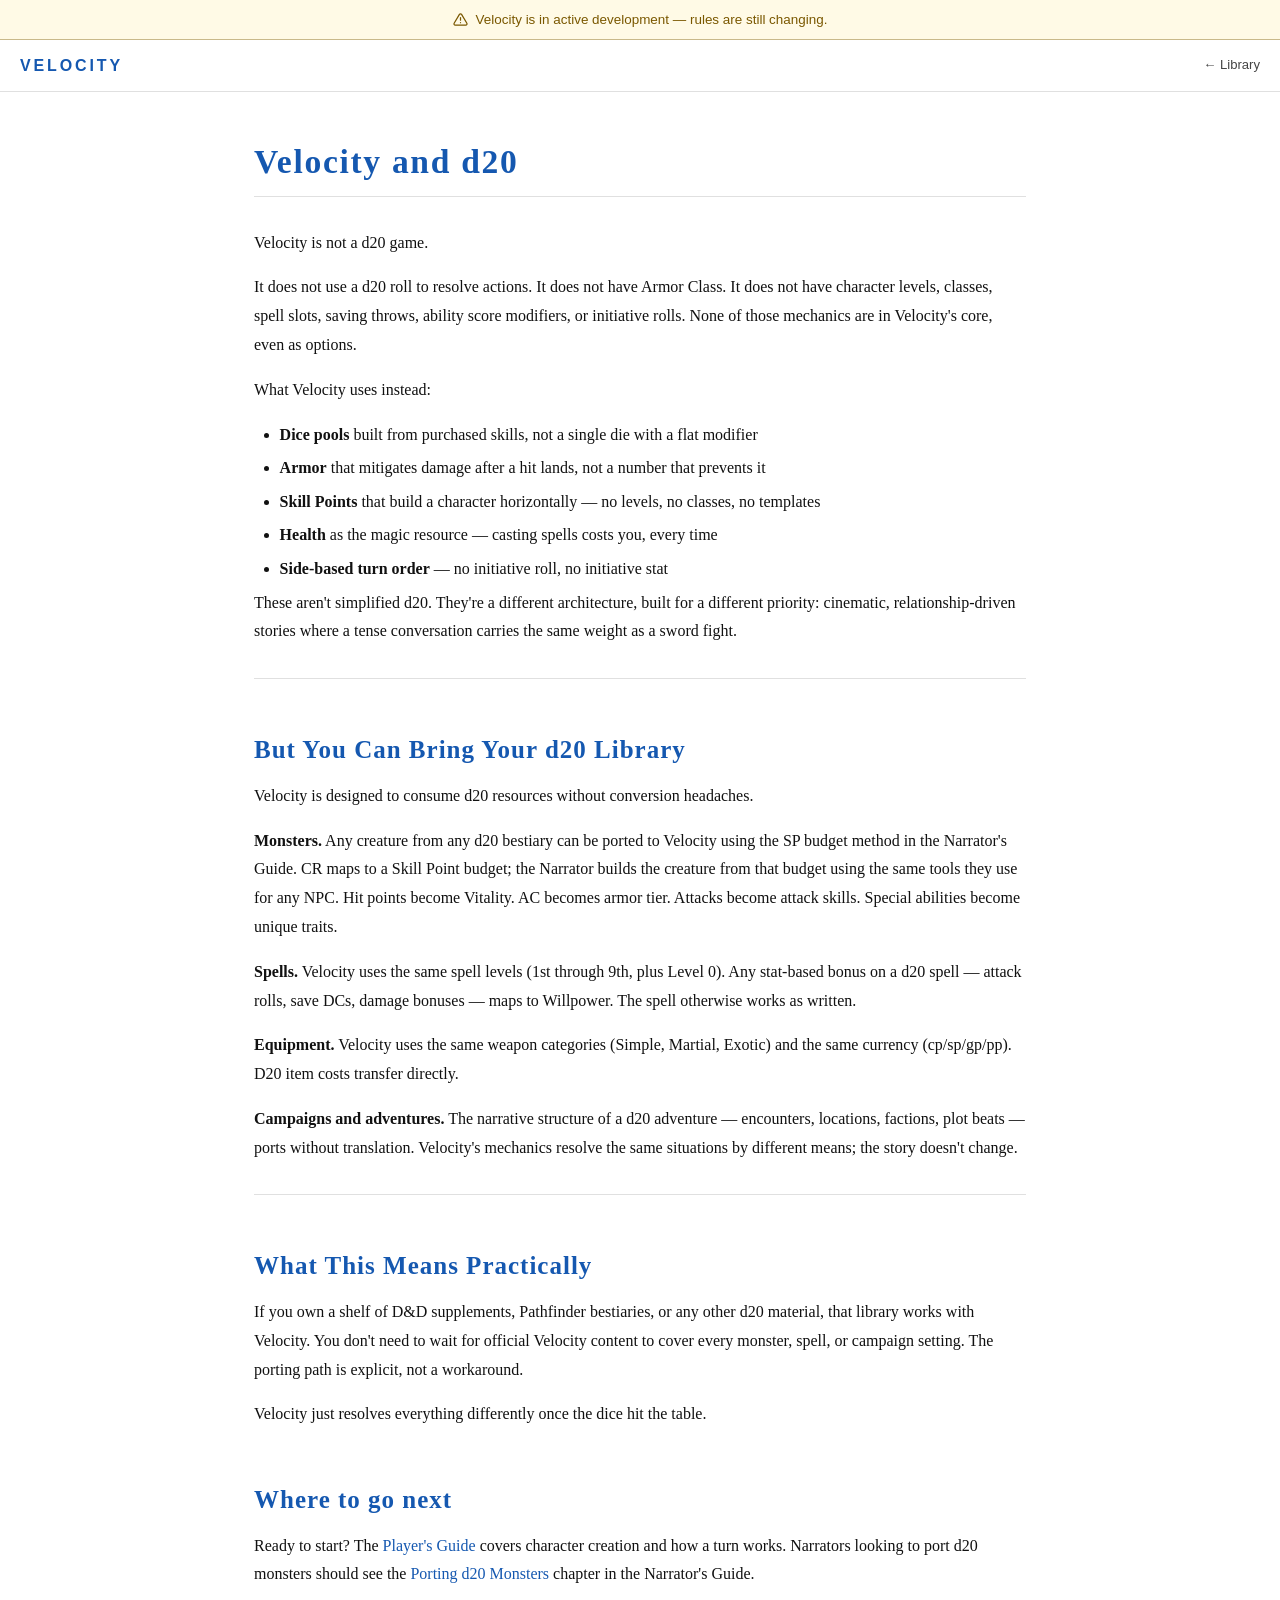
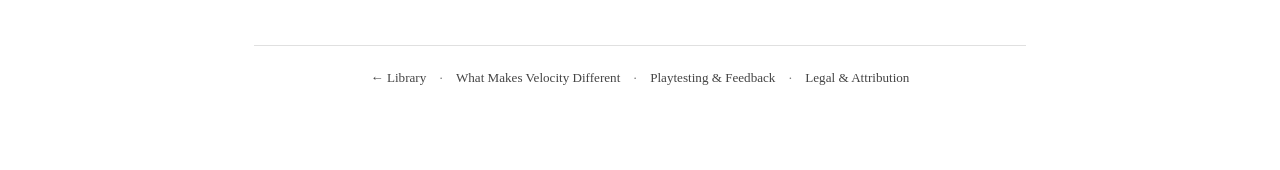
==== Website/d20.html @ 39a136e3 "Website theme overhaul and rules analysis fixes Website - Add light/dark theme toggle with localStor" ====
<!DOCTYPE html>
<html lang="en">
<head>
  <meta charset="UTF-8">
  <meta name="viewport" content="width=device-width, initial-scale=1.0">
  <title>Velocity and d20 — Velocity</title>
  <link rel="icon" type="image/svg+xml" href="favicon.svg">
  <link rel="icon" type="image/png" href="favicon-32.png">
  <link rel="apple-touch-icon" href="apple-touch-icon.png">
  <link rel="stylesheet" href="style.css?v=1783733533632">
  <style>
    #reader-content {
      margin-left: auto;
      margin-right: auto;
      max-width: var(--reader-max);
    }
  </style>
</head>
<body>

<div id="dev-banner">
  <svg class="dev-banner-icon" viewBox="0 0 24 24" fill="none" stroke="currentColor" stroke-width="2" stroke-linecap="round" stroke-linejoin="round">
    <path d="M10.29 3.86 1.82 18a2 2 0 0 0 1.71 3h16.94a2 2 0 0 0 1.71-3L13.71 3.86a2 2 0 0 0-3.42 0Z"></path>
    <line x1="12" y1="9" x2="12" y2="13"></line>
    <line x1="12" y1="17" x2="12.01" y2="17"></line>
  </svg>
  <span>Velocity is in active development — rules are still changing.</span>
</div>

<div id="topbar">
  <a class="topbar-logo" href="index.html">Velocity</a>
  <a class="topbar-back" href="index.html" style="margin-left:auto">&larr; Library</a>
</div>

<main id="reader-content">
  <h1 class="chapter-title">Velocity and d20</h1>

  <p>Velocity is not a d20 game.</p>

  <p>It does not use a d20 roll to resolve actions. It does not have Armor Class. It does not have character levels, classes, spell slots, saving throws, ability score modifiers, or initiative rolls. None of those mechanics are in Velocity's core, even as options.</p>

  <p>What Velocity uses instead:</p>

  <ul>
    <li><strong>Dice pools</strong> built from purchased skills, not a single die with a flat modifier</li>
    <li><strong>Armor</strong> that mitigates damage after a hit lands, not a number that prevents it</li>
    <li><strong>Skill Points</strong> that build a character horizontally — no levels, no classes, no templates</li>
    <li><strong>Health</strong> as the magic resource — casting spells costs you, every time</li>
    <li><strong>Side-based turn order</strong> — no initiative roll, no initiative stat</li>
  </ul>

  <p>These aren't simplified d20. They're a different architecture, built for a different priority: cinematic, relationship-driven stories where a tense conversation carries the same weight as a sword fight.</p>

  <hr>

  <h2>But You Can Bring Your d20 Library</h2>

  <p>Velocity is designed to consume d20 resources without conversion headaches.</p>

  <p><strong>Monsters.</strong> Any creature from any d20 bestiary can be ported to Velocity using the SP budget method in the Narrator's Guide. CR maps to a Skill Point budget; the Narrator builds the creature from that budget using the same tools they use for any NPC. Hit points become Vitality. AC becomes armor tier. Attacks become attack skills. Special abilities become unique traits.</p>

  <p><strong>Spells.</strong> Velocity uses the same spell levels (1st through 9th, plus Level 0). Any stat-based bonus on a d20 spell — attack rolls, save DCs, damage bonuses — maps to Willpower. The spell otherwise works as written.</p>

  <p><strong>Equipment.</strong> Velocity uses the same weapon categories (Simple, Martial, Exotic) and the same currency (cp/sp/gp/pp). D20 item costs transfer directly.</p>

  <p><strong>Campaigns and adventures.</strong> The narrative structure of a d20 adventure — encounters, locations, factions, plot beats — ports without translation. Velocity's mechanics resolve the same situations by different means; the story doesn't change.</p>

  <hr>

  <h2>What This Means Practically</h2>

  <p>If you own a shelf of D&amp;D supplements, Pathfinder bestiaries, or any other d20 material, that library works with Velocity. You don't need to wait for official Velocity content to cover every monster, spell, or campaign setting. The porting path is explicit, not a workaround.</p>

  <p>Velocity just resolves everything differently once the dice hit the table.</p>

  <h2>Where to go next</h2>

  <p>Ready to start? The <a href="reader/players-guide/introduction.html">Player's Guide</a> covers character creation and how a turn works. Narrators looking to port d20 monsters should see the <a href="reader/narrators-guide/porting-d20-monsters.html">Porting d20 Monsters</a> chapter in the Narrator's Guide.</p>

  <footer class="site-footer">
    <a href="index.html">&larr; Library</a>
    <span class="footer-sep">·</span>
    <a href="about.html">What Makes Velocity Different</a>
    <span class="footer-sep">·</span>
    <a href="playtesting.html">Playtesting &amp; Feedback</a>
    <span class="footer-sep">·</span>
    <a href="legal.html">Legal &amp; Attribution</a>
  </footer>
</main>

</body>
</html>
---- Website/style.css ----
/* ─── Fonts ───────────────────────────────────────────────────────────────── */

/* ─── Design Tokens — Light (default) ────────────────────────────────────── */

:root {
  color-scheme: light;

  --font-content: 'Lora', Georgia, "Palatino Linotype", serif;
  --font-ui:      "Segoe UI", Trebuchet MS, sans-serif;

  /* Surfaces */
  --bg-page:        #ffffff;
  --bg-secondary:   #f4f4f4;
  --bg-card:        #ffffff;
  --bg-card-hover:  #f5f5f5;
  --topbar-bg:      rgba(255, 255, 255, 0.95);
  --sidebar-bg:     rgba(248, 248, 248, 0.95);
  --dev-banner-bg:  rgba(255, 250, 230, 0.98);
  --dev-banner-border: rgba(120, 88, 0, 0.4);
  --modal-bg:       #ffffff;
  --modal-overlay:  rgba(0, 0, 0, 0.50);
  --search-bg:      #ffffff;
  --pre-bg:         rgba(0, 0, 0, 0.04);
  --table-header-bg: rgba(0, 0, 0, 0.05);

  /* Borders */
  --border-dim:     rgba(0, 0, 0, 0.12);
  --border-mid:     rgba(0, 0, 0, 0.24);

  /* Accent colours — tuned for WCAG AA on white */
  --accent:         #1558b0;
  --accent-gold:    #7a5800;
  --accent-purple:  #6b2fa0;
  --accent-green:   #1a6b3c;
  --accent-red:     #b92b1a;

  /* Text */
  --text-main:      #111111;
  --text-dim:       #444444;
  --text-faint:     #777777;

  /* Interactive tints */
  --hover-tint:     rgba(0, 0, 0, 0.04);
  --active-tint:    rgba(0, 0, 0, 0.07);
  --nav-label-color: rgba(0, 0, 0, 0.38);

  /* Form elements */
  --input-bg:           #f6f6f6;
  --input-border:       rgba(0, 0, 0, 0.20);
  --input-focus-shadow: rgba(21, 88, 176, 0.15);

  /* Inline code / mark */
  --code-bg:  rgba(0, 0, 0, 0.06);
  --mark-bg:  rgba(21, 88, 176, 0.18);

  /* Status banners */
  --status-ok-bg:     rgba(26, 107, 60, 0.08);
  --status-ok-border: rgba(26, 107, 60, 0.30);
  --status-ok-text:   var(--accent-green);
  --status-err-bg:    rgba(185, 43, 26, 0.08);
  --status-err-border: rgba(185, 43, 26, 0.28);
  --status-err-text:  var(--accent-red);

  /* Layout */
  --topbar-h:     52px;
  --dev-banner-h: 40px;
  --sidebar-w:    340px;
  --reader-min:   480px;
  --reader-max:   900px;
}

/* ─── Design Tokens — Dark ────────────────────────────────────────────────── */

html[data-theme="dark"] {
  color-scheme: dark;
  --bg-page:        #1c1c1e;
  --bg-secondary:   #2c2c2e;
  --bg-card:        #2c2c2e;
  --bg-card-hover:  #3a3a3c;
  --topbar-bg:      rgba(28, 28, 30, 0.95);
  --sidebar-bg:     rgba(28, 28, 30, 0.95);
  --dev-banner-bg:  rgba(44, 44, 46, 0.98);
  --dev-banner-border: rgba(255, 215, 111, 0.35);
  --modal-bg:       #2c2c2e;
  --modal-overlay:  rgba(0, 0, 0, 0.60);
  --search-bg:      #2c2c2e;
  --pre-bg:         rgba(0, 0, 0, 0.25);
  --table-header-bg: rgba(255, 255, 255, 0.06);

  --border-dim:     rgba(255, 255, 255, 0.12);
  --border-mid:     rgba(255, 255, 255, 0.24);

  --accent:         #6fb7ff;
  --accent-gold:    #ffd76f;
  --accent-purple:  #c47fff;
  --accent-green:   #6fdf9f;
  --accent-red:     #ff7f7f;

  --text-main:      #ffffff;
  --text-dim:       #ababab;
  --text-faint:     #636366;

  --hover-tint:     rgba(255, 255, 255, 0.06);
  --active-tint:    rgba(255, 255, 255, 0.10);
  --nav-label-color: rgba(255, 255, 255, 0.30);

  --input-bg:           rgba(0, 0, 0, 0.20);
  --input-border:       rgba(255, 255, 255, 0.15);
  --input-focus-shadow: rgba(111, 183, 255, 0.15);

  --code-bg:  rgba(255, 255, 255, 0.08);
  --mark-bg:  rgba(111, 183, 255, 0.25);

  --status-ok-bg:     rgba(111, 223, 159, 0.10);
  --status-ok-border: rgba(111, 223, 159, 0.30);
  --status-ok-text:   var(--accent-green);
  --status-err-bg:    rgba(255, 127, 127, 0.08);
  --status-err-border: rgba(255, 127, 127, 0.28);
  --status-err-text:  var(--accent-red);
}

/* ─── Reset ───────────────────────────────────────────────────────────────── */

*, *::before, *::after { box-sizing: border-box; margin: 0; padding: 0; }

html { min-height: 100%; }

body {
  min-height: 100%;
  background-color: var(--bg-page);
  color: var(--text-main);
  font-family: var(--font-ui);
  font-size: 16px;
  line-height: 1.7;
}

/* No background gradient — flat color in both themes */

/* Serif for all readable content */
#reader-content,
.book-desc,
.book-title {
  font-family: var(--font-content);
}

#reader-content {
  font-size: 1rem;
  line-height: 1.8;
}

a { color: var(--accent); text-decoration: none; }
a:hover { text-decoration: underline; }

/* ─── Dev Banner ──────────────────────────────────────────────────────────── */

#dev-banner {
  position: fixed;
  top: 0; left: 0; right: 0;
  height: var(--dev-banner-h);
  z-index: 110;
  display: flex;
  align-items: center;
  justify-content: center;
  gap: 8px;
  padding: 0 16px;
  background: var(--dev-banner-bg);
  border-bottom: 1px solid var(--dev-banner-border);
  backdrop-filter: blur(8px);
  color: var(--accent-gold);
  font-family: var(--font-ui);
  font-size: 0.84rem;
  text-align: center;
  line-height: 1.3;
}

#dev-banner .dev-banner-icon {
  flex-shrink: 0;
  width: 15px;
  height: 15px;
}

#dev-banner a {
  color: var(--accent-gold);
  text-decoration: underline;
  text-decoration-color: rgba(120, 88, 0, 0.45);
}
html[data-theme="dark"] #dev-banner a {
  text-decoration-color: rgba(255, 215, 111, 0.45);
}
#dev-banner a:hover { text-decoration-color: var(--accent-gold); }

/* ─── Topbar ──────────────────────────────────────────────────────────────── */

#topbar {
  position: fixed;
  top: var(--dev-banner-h); left: 0; right: 0;
  height: var(--topbar-h);
  z-index: 100;
  display: flex;
  align-items: center;
  gap: 16px;
  padding: 0 20px;
  background: var(--topbar-bg);
  border-bottom: 1px solid var(--border-dim);
  backdrop-filter: blur(8px);
}

.topbar-logo {
  font-size: 1rem;
  font-weight: 700;
  letter-spacing: 0.18em;
  text-transform: uppercase;
  color: var(--accent);
  white-space: nowrap;
  text-decoration: none;
}

html[data-theme="dark"] .topbar-logo {
  text-shadow: 0 0 12px rgba(111, 183, 255, 0.5);
}

.topbar-search {
  flex: 1;
  max-width: 480px;
  position: relative;
}

.topbar-search input[type="search"],
.hero-search input[type="search"] {
  width: 100%;
  padding: 7px 38px 7px 14px;
  background: var(--input-bg);
  border: 1px solid var(--input-border);
  border-radius: 6px;
  color: var(--text-main);
  font-size: 0.88rem;
  font-family: var(--font-ui);
  outline: none;
  transition: border-color 0.15s;
}

.topbar-search input::placeholder,
.hero-search input::placeholder { color: var(--text-faint); }

.topbar-search input:focus,
.hero-search input:focus {
  border-color: var(--accent);
}

.hero-search input[type="search"] {
  padding: 12px 46px 12px 18px;
  font-size: 0.88rem;
  border-radius: 8px;
}

.search-icon {
  position: absolute;
  right: 14px;
  top: 50%;
  transform: translateY(-50%);
  width: 16px;
  height: 16px;
  color: var(--text-faint);
  pointer-events: none;
}

.hero-search .search-icon {
  right: 16px;
  width: 18px;
  height: 18px;
}

.topbar-back {
  font-size: 0.82rem;
  color: var(--text-dim);
  white-space: nowrap;
  text-decoration: none;
}
.topbar-back:hover { color: var(--text-main); text-decoration: none; }

/* ─── Theme Toggle ────────────────────────────────────────────────────────── */

.theme-toggle {
  flex-shrink: 0;
  background: none;
  border: 1px solid var(--border-dim);
  border-radius: 6px;
  color: var(--text-dim);
  cursor: pointer;
  font-size: 1rem;
  line-height: 1;
  padding: 5px 8px;
  transition: color 0.15s, border-color 0.15s, background 0.15s;
}
.theme-toggle:hover {
  color: var(--text-main);
  border-color: var(--border-mid);
  background: var(--hover-tint);
}

/* ─── Sidebar ─────────────────────────────────────────────────────────────── */

#sidebar {
  position: fixed;
  top: calc(var(--dev-banner-h) + var(--topbar-h));
  left: 0;
  bottom: 0;
  width: var(--sidebar-w);
  overflow-y: auto;
  background: var(--sidebar-bg);
  border-right: 1px solid var(--border-dim);
  padding: 16px 0 40px;
  z-index: 50;
}

.sidebar-book-title {
  padding: 8px 16px 14px 18px;
  font-size: 1rem;
  font-weight: 700;
  letter-spacing: 0.15em;
  text-transform: uppercase;
  color: var(--accent);
  border-left: 3px solid var(--accent);
  margin-bottom: 6px;
}

#sidebar nav a {
  display: block;
  padding: 6px 16px 6px 18px;
  font-size: 1rem;
  color: var(--text-dim);
  border-left: 3px solid transparent;
  transition: color 0.12s, background 0.12s, border-color 0.12s;
  text-decoration: none;
  line-height: 1.4;
}

#sidebar nav a:hover {
  color: var(--text-main);
  background: var(--hover-tint);
  border-left-color: var(--border-mid);
}

#sidebar nav a.active {
  color: var(--accent);
  background: var(--active-tint);
  border-left-color: var(--accent);
}

.nav-group { margin-top: 12px; }

.nav-group-label {
  display: block;
  padding: 4px 16px 2px;
  font-size: 1rem;
  font-weight: 700;
  letter-spacing: 0.14em;
  text-transform: uppercase;
  color: var(--nav-label-color);
}

/* ─── Nav Accordion (collapsible skill groups) ───────────────────────────── */

details.nav-accordion {
  border: none;
  margin: 0;
}

details.nav-accordion > summary {
  display: block;
  list-style: none;
  padding: 5px 16px 5px 18px;
  font-size: 1rem;
  font-weight: 700;
  letter-spacing: 0.12em;
  text-transform: uppercase;
  color: var(--nav-label-color);
  cursor: pointer;
  user-select: none;
  position: relative;
  transition: color 0.12s;
  margin-top: 6px;
}

details.nav-accordion > summary::-webkit-details-marker { display: none; }

details.nav-accordion > summary::after {
  content: '›';
  position: absolute;
  right: 14px;
  top: 50%;
  transform: translateY(-50%) rotate(0deg);
  transition: transform 0.18s;
  font-size: 0.9rem;
  opacity: 0.5;
}

details.nav-accordion[open] > summary::after {
  transform: translateY(-50%) rotate(90deg);
}

details.nav-accordion > summary:hover {
  color: var(--text-dim);
}

/* Nested accordions */
details.nav-accordion details.nav-accordion > summary {
  padding-left: 28px;
  font-size: 1rem;
  letter-spacing: 0.12em;
  margin-top: 2px;
}

details.nav-accordion details.nav-accordion > summary::after {
  right: 14px;
}

/* Links inside accordions — progressive left indent */
details.nav-accordion > a {
  padding-left: 28px !important;
}

details.nav-accordion details.nav-accordion > a {
  padding-left: 38px !important;
}

details.nav-accordion details.nav-accordion details.nav-accordion > a {
  padding-left: 48px !important;
}

/* ─── Reader Layout ───────────────────────────────────────────────────────── */

#app {
  display: flex;
  flex-direction: column;
  min-height: 100vh;
}

#reader-content {
  margin-top: calc(var(--dev-banner-h) + var(--topbar-h));
  margin-left: var(--sidebar-w);
  padding: 48px 64px 80px;
  width: clamp(
    calc(var(--reader-min) + 128px),
    calc(100vw - var(--sidebar-w)),
    calc(var(--reader-max) + 128px)
  );
}

.chapter-title {
  font-size: 2.1rem;
  font-weight: 700;
  letter-spacing: 0.05em;
  color: var(--accent);
  margin-bottom: 32px;
  padding-bottom: 12px;
  border-bottom: 1px solid var(--border-dim);
}

/* ─── Reader Typography ───────────────────────────────────────────────────── */

#reader-content h2, #reader-content h3,
#reader-content h4, #reader-content h5, #reader-content h6 {
  color: var(--text-main);
  font-weight: 700;
  line-height: 1.3;
  margin-top: 2.2em;
  margin-bottom: 0.6em;
}

#reader-content h1 {
  font-weight: 700;
  line-height: 1.3;
  color: var(--accent);
  border-bottom: 1px solid var(--border-dim);
  padding-bottom: 12px;
}

#reader-content h2 { font-size: 1.5625rem; letter-spacing: 0.04em; color: var(--accent); }
#reader-content h3 { font-size: 1.325rem; color: var(--accent-gold); }
#reader-content h4 { font-size: 1.15rem; color: var(--text-dim); text-transform: uppercase; letter-spacing: 0.08em; }

#reader-content p  { margin-bottom: 0.2em; color: var(--text-main); }

#reader-content > p { margin-bottom: 1em; }
#reader-content strong { color: var(--text-main); }
#reader-content p > strong.para-label { color: var(--accent-gold); }
#reader-content code  {
  font-family: "Consolas", monospace;
  font-size: 0.88em;
  background: var(--code-bg);
  padding: 1px 5px;
  border-radius: 3px;
}

#reader-content ul, #reader-content ol {
  padding-left: 1.6em;
  margin-bottom: 0;
}
#reader-content li { margin-bottom: 0.3em; }
#reader-content li > ul, #reader-content li > ol { margin-top: 0.3em; }

#reader-content table {
  width: 100%;
  border-collapse: collapse;
  font-size: 0.9rem;
  margin: 0;
}
#reader-content th, #reader-content td {
  padding: 8px 12px;
  border: 1px solid var(--border-dim);
  text-align: left;
  vertical-align: top;
}
#reader-content th {
  background: var(--table-header-bg);
  color: var(--accent);
  font-weight: 700;
  font-size: 0.82rem;
  letter-spacing: 0.06em;
  text-transform: uppercase;
}
#reader-content td { color: var(--text-dim); }

#reader-content pre {
  background: var(--pre-bg);
  border: 1px solid var(--border-dim);
  border-radius: 6px;
  padding: 14px 18px;
  overflow-x: auto;
  font-size: 0.85rem;
  line-height: 1.5;
}
#reader-content pre code { background: none; padding: 0; }

#reader-content hr {
  border: none;
  border-top: 1px solid var(--border-dim);
  margin: 2em 0;
}

#reader-content blockquote {
  border-left: 3px solid var(--accent-gold);
  padding-left: 16px;
  color: var(--text-dim);
  font-style: italic;
}

#reader-content blockquote p + p {
  margin-top: 1em;
}

#reader-content blockquote cite {
  display: block;
  margin-top: 6px;
  font-style: normal;
  font-size: 0.85em;
  color: var(--text-faint);
}

/* ─── Paragraph Blocks (issue reporting) ─────────────────────────────────── */

.para-block {
  display: flex;
  align-items: flex-start;
  gap: 10px;
  padding: 4px 0;
  border-radius: 4px;
  transition: background 0.15s;
  margin-bottom: 1em;
}

.para-block:hover {
  background: var(--hover-tint);
}

.para-body {
  flex: 1;
  min-width: 0;
}

.report-btn {
  flex-shrink: 0;
  align-self: flex-start;
  margin-top: 3px;
  opacity: 0;
  background: none;
  border: 1px solid var(--border-dim);
  border-radius: 4px;
  color: var(--text-faint);
  font-size: 0.8rem;
  padding: 2px 6px;
  cursor: pointer;
  transition: opacity 0.15s, color 0.15s, border-color 0.15s;
  white-space: nowrap;
  line-height: 1.4;
}

.para-block:hover > .block-report-btn {
  opacity: 1;
}

.report-btn:hover {
  color: var(--accent-red);
  border-color: var(--accent-red);
  background: var(--status-err-bg);
}

.li-row {
  display: flex;
  align-items: flex-start;
  gap: 8px;
}

.li-text {
  flex: 1;
  min-width: 0;
}

.li-report-btn {
  flex-shrink: 0;
  align-self: flex-start;
  margin-top: 2px;
  opacity: 0;
  font-size: 0.72em;
  background: none;
  border: 1px solid var(--border-dim);
  border-radius: 3px;
  color: var(--text-faint);
  cursor: pointer;
  padding: 1px 4px;
  white-space: nowrap;
  line-height: 1.4;
  transition: opacity 0.15s, color 0.15s, border-color 0.15s;
}

.li-row:hover > .li-report-btn {
  opacity: 1;
}

.li-report-btn:hover {
  color: var(--accent-red);
  border-color: var(--accent-red);
}

/* ─── Search Results ──────────────────────────────────────────────────────── */

#search-results {
  background: var(--search-bg);
  border: 1px solid var(--border-mid);
  border-radius: 8px;
  padding: 16px;
  margin-top: 8px;
  max-height: 480px;
  overflow-y: auto;
  box-shadow: 0 4px 20px rgba(0, 0, 0, 0.15);
}

html[data-theme="dark"] #search-results {
  box-shadow: 0 4px 20px rgba(0, 0, 0, 0.5);
}

.reader-search-results {
  position: fixed;
  top: calc(var(--dev-banner-h) + var(--topbar-h) + 4px);
  left: calc(var(--sidebar-w) + 20px);
  right: 20px;
  z-index: 200;
  max-width: 600px;
}

.search-count {
  font-size: 0.8rem;
  color: var(--text-faint);
  margin-bottom: 10px;
}

.search-empty {
  font-size: 0.9rem;
  color: var(--text-dim);
}

.search-table {
  width: 100%;
  border-collapse: collapse;
  font-size: 0.84rem;
}

.search-table thead th,
.search-row td {
  text-align: left;
}

.search-table thead th {
  font-size: 0.72rem;
  font-weight: 700;
  letter-spacing: 0.1em;
  text-transform: uppercase;
  color: var(--text-faint);
  border-bottom: 1px solid var(--border-mid);
  padding: 6px 10px;
}

.search-table .col-source  { width: 11%; white-space: nowrap; }
.search-table .col-section { width: 16%; }
.search-table .col-text    { width: 73%; }

.search-row {
  cursor: pointer;
  border-bottom: 1px solid var(--border-dim);
  transition: background 0.1s;
}

.search-row:hover,
.search-row:focus {
  background: var(--hover-tint);
  outline: none;
}

.search-row td {
  padding: 9px 10px;
  vertical-align: top;
  line-height: 1.5;
  color: var(--text-dim);
}

.search-row .col-source {
  color: var(--accent-gold);
  font-weight: 600;
  font-size: 0.78rem;
}

.search-row .col-section {
  color: var(--accent);
  font-weight: 600;
}

.result-section {
  display: block;
  font-size: 0.76rem;
  font-weight: 400;
  color: var(--text-faint);
  margin-top: 2px;
}

mark {
  background: var(--mark-bg);
  color: var(--text-main);
  border-radius: 2px;
  padding: 0 1px;
}

/* ─── Landing Page ────────────────────────────────────────────────────────── */

#landing {
  max-width: 1440px;
  margin: 0 auto;
  padding: 80px 32px 80px;
}

.hero {
  text-align: center;
  margin-bottom: 56px;
}

.hero h1 {
  font-size: 2.1rem;
  font-weight: 800;
  letter-spacing: 0.12em;
  text-transform: uppercase;
  color: var(--accent);
  margin-bottom: 8px;
}

html[data-theme="dark"] .hero h1 {
  text-shadow: 0 2px 16px rgba(111, 183, 255, 0.35);
}

.hero p {
  font-size: 1rem;
  color: var(--text-dim);
  margin-bottom: 28px;
}

.hero-link {
  margin-top: -16px;
  margin-bottom: 28px !important;
  font-size: 0.95rem !important;
}

.hero-link a {
  color: var(--accent-gold);
  font-weight: 600;
}

.hero-search {
  max-width: 540px;
  margin: 0 auto;
  position: relative;
}

.section-label {
  font-size: 0.9rem;
  font-weight: 700;
  letter-spacing: 0.2em;
  text-transform: uppercase;
  color: var(--text-faint);
  margin-bottom: 18px;
  margin-top: 48px;
}

.book-grid {
  display: grid;
  grid-template-columns: repeat(auto-fill, minmax(280px, 1fr));
  gap: 18px;
}

.book-card {
  background: var(--bg-card);
  border: 1px solid var(--border-dim);
  border-radius: 10px;
  padding: 20px 22px 20px 28px;
  border-left: 4px solid var(--accent);
  display: flex;
  flex-direction: column;
  gap: 10px;
  transition: background 0.15s, border-color 0.15s, transform 0.12s;
  text-decoration: none;
}

.book-card:hover {
  background: var(--bg-card-hover);
  transform: translateY(-2px);
  text-decoration: none;
}

.book-card.coming-soon {
  opacity: 0.45;
  cursor: default;
  pointer-events: none;
}

.book-title {
  font-size: 1.15rem;
  font-weight: 700;
  letter-spacing: 0.06em;
  text-transform: uppercase;
  color: var(--text-main);
}

.book-desc {
  font-size: 1rem;
  color: var(--text-dim);
  line-height: 1.5;
  flex: 1;
}

.book-open {
  font-size: 0.95rem;
  font-weight: 600;
  color: var(--accent);
  letter-spacing: 0.04em;
}

#landing-results {
  margin-top: 12px;
  max-width: 900px;
  margin-left: auto;
  margin-right: auto;
}

/* ─── Footer ──────────────────────────────────────────────────────────────── */

.site-footer {
  margin-top: 56px;
  padding-top: 20px;
  border-top: 1px solid var(--border-dim);
  text-align: center;
  font-size: 0.82rem;
  color: var(--text-faint);
}

.site-footer a { color: var(--text-dim); }
.site-footer a:hover { color: var(--accent); }

.footer-sep {
  margin: 0 10px;
  color: var(--text-faint);
}

/* ─── Mobile ──────────────────────────────────────────────────────────────── */

@media (max-width: 768px) {
  :root { --dev-banner-h: 56px; }

  #dev-banner {
    font-size: 0.74rem;
    padding: 6px 14px;
    white-space: normal;
  }

  #sidebar { display: none; }

  #reader-content {
    margin-left: 0;
    padding: 32px 20px 60px;
    width: 100%;
  }

  .reader-search-results {
    left: 8px;
    right: 8px;
  }

  #landing { padding: 60px 18px 60px; }

  .hero h1 { font-size: 2rem; }

  .para-block { padding-right: 0; }

  .report-btn {
    opacity: 1;
    position: static;
    display: block;
    margin-top: 6px;
    width: fit-content;
    font-size: 0.75rem;
  }
}

/* ─── Report Issue Modal ─────────────────────────────────────────────────── */

.report-modal-overlay {
  position: fixed;
  inset: 0;
  background: var(--modal-overlay);
  backdrop-filter: blur(4px);
  display: flex;
  align-items: center;
  justify-content: center;
  z-index: 9000;
  padding: 20px;
}

.report-modal-card {
  background: var(--modal-bg);
  border: 1px solid var(--border-mid);
  border-radius: 10px;
  box-shadow: 0 24px 80px rgba(0,0,0,0.2);
  width: 100%;
  max-width: 520px;
  display: flex;
  flex-direction: column;
  gap: 0;
  overflow: hidden;
}

html[data-theme="dark"] .report-modal-card {
  box-shadow: 0 24px 80px rgba(0,0,0,0.7), 0 0 0 1px rgba(111,183,255,0.08);
}

.report-modal-header {
  display: flex;
  align-items: center;
  justify-content: space-between;
  padding: 16px 20px 14px;
  border-bottom: 1px solid var(--border-dim);
}

.report-modal-title {
  font-family: var(--font-ui);
  font-size: 0.95rem;
  font-weight: 700;
  color: var(--text-main);
  letter-spacing: 0.02em;
}

.report-modal-close {
  background: none;
  border: none;
  color: var(--text-faint);
  font-size: 1rem;
  cursor: pointer;
  padding: 2px 6px;
  border-radius: 4px;
  line-height: 1;
  transition: color 0.15s, background 0.15s;
}
.report-modal-close:hover {
  color: var(--text-main);
  background: var(--hover-tint);
}

.report-modal-context {
  font-family: var(--font-ui);
  font-size: 0.72rem;
  color: var(--accent);
  opacity: 0.7;
  padding: 10px 20px 0;
  letter-spacing: 0.04em;
  white-space: nowrap;
  overflow: hidden;
  text-overflow: ellipsis;
}

.report-modal-body {
  padding: 16px 20px;
  display: flex;
  flex-direction: column;
  gap: 8px;
}

.report-label {
  font-family: var(--font-ui);
  font-size: 0.75rem;
  font-weight: 600;
  color: var(--text-dim);
  letter-spacing: 0.06em;
  text-transform: uppercase;
}

.report-select,
.report-textarea {
  width: 100%;
  box-sizing: border-box;
  background: var(--input-bg);
  border: 1px solid var(--input-border);
  border-radius: 6px;
  color: var(--text-main);
  font-family: var(--font-ui);
  font-size: 0.88rem;
  padding: 8px 10px;
  outline: none;
  transition: border-color 0.15s, box-shadow 0.15s;
  resize: vertical;
}
.report-select:focus,
.report-textarea:focus {
  border-color: var(--accent);
  box-shadow: 0 0 0 2px var(--input-focus-shadow);
}
.report-textarea::placeholder { color: var(--text-faint); }
.report-select option { background: var(--modal-bg); }

.report-modal-footer {
  display: flex;
  justify-content: flex-end;
  gap: 8px;
  padding: 12px 20px 16px;
  border-top: 1px solid var(--border-dim);
}

.report-btn-cancel,
.report-btn-submit {
  font-family: var(--font-ui);
  font-size: 0.84rem;
  font-weight: 600;
  border-radius: 6px;
  padding: 7px 16px;
  cursor: pointer;
  transition: background 0.15s, color 0.15s, border-color 0.15s;
  border: 1px solid transparent;
}

.report-btn-cancel {
  background: none;
  border-color: var(--border-dim);
  color: var(--text-dim);
}
.report-btn-cancel:hover {
  border-color: var(--border-mid);
  color: var(--text-main);
}

.report-btn-submit {
  background: var(--accent);
  border-color: var(--accent);
  color: #ffffff;
}
.report-btn-submit:hover {
  filter: brightness(1.1);
}

/* ─── Report Modal Status ────────────────────────────────────────────────── */

.report-modal-status {
  margin: 0 20px;
  padding: 10px 12px;
  border-radius: 6px;
  font-family: var(--font-ui);
  font-size: 0.84rem;
  line-height: 1.5;
}

.report-status-ok {
  background: var(--status-ok-bg);
  border: 1px solid var(--status-ok-border);
  color: var(--status-ok-text);
}

.report-status-ok a {
  color: var(--status-ok-text);
  text-decoration: underline;
}

.report-status-err {
  background: var(--status-err-bg);
  border: 1px solid var(--status-err-border);
  color: var(--status-err-text);
}

.report-status-err a {
  color: var(--status-err-text);
  text-decoration: underline;
}
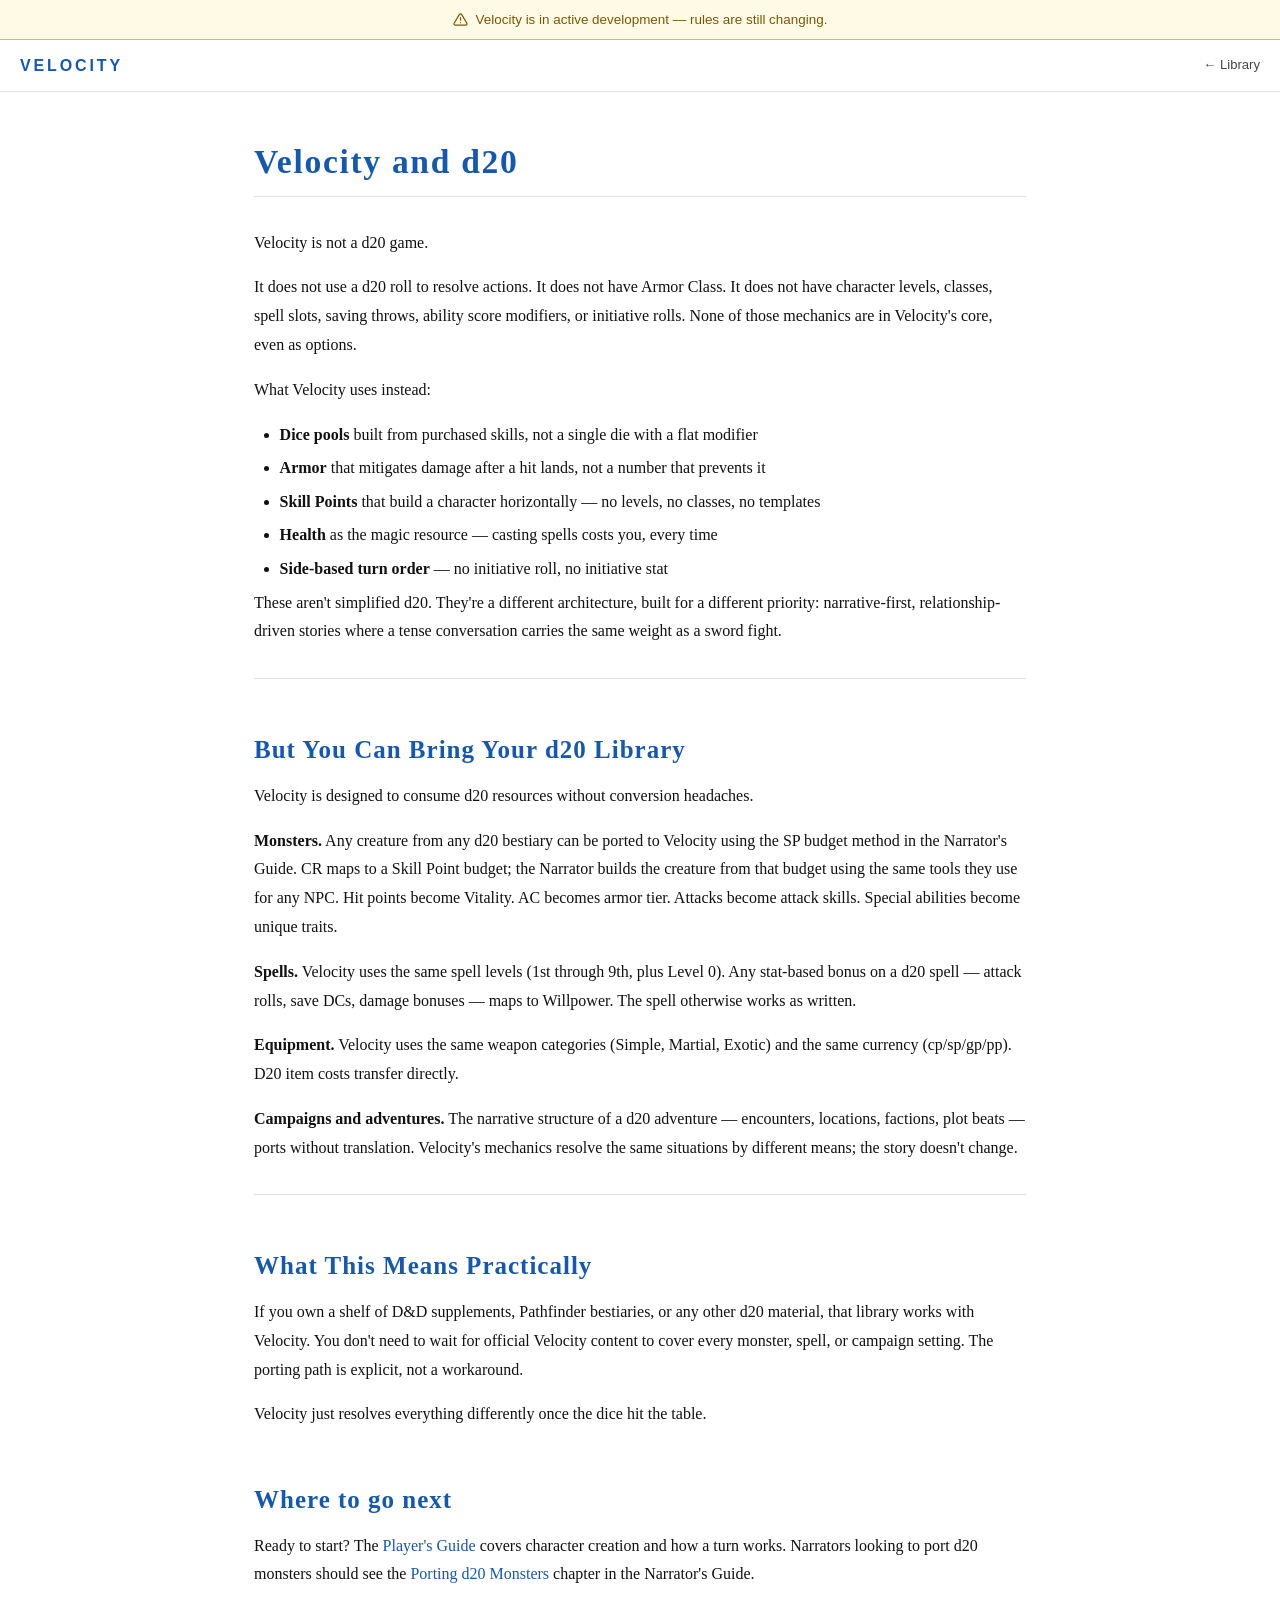
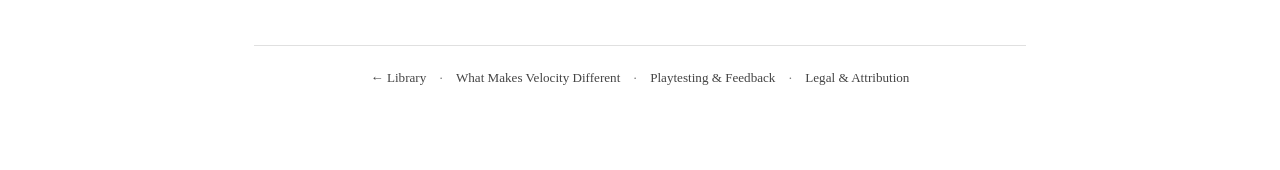
==== commit fae6b502: "website, meta: replace cinema-first with narrative-first; gitignore analysis reports" ====
--- a/Website/d20.html
+++ b/Website/d20.html
@@ -7,7 +7,7 @@
   <link rel="icon" type="image/svg+xml" href="favicon.svg">
   <link rel="icon" type="image/png" href="favicon-32.png">
   <link rel="apple-touch-icon" href="apple-touch-icon.png">
-  <link rel="stylesheet" href="style.css?v=1783733533632">
+  <link rel="stylesheet" href="style.css?v=1783773402995">
   <style>
     #reader-content {
       margin-left: auto;
@@ -49,7 +49,7 @@
     <li><strong>Side-based turn order</strong> — no initiative roll, no initiative stat</li>
   </ul>
 
-  <p>These aren't simplified d20. They're a different architecture, built for a different priority: cinematic, relationship-driven stories where a tense conversation carries the same weight as a sword fight.</p>
+  <p>These aren't simplified d20. They're a different architecture, built for a different priority: narrative-first, relationship-driven stories where a tense conversation carries the same weight as a sword fight.</p>
 
   <hr>
 
